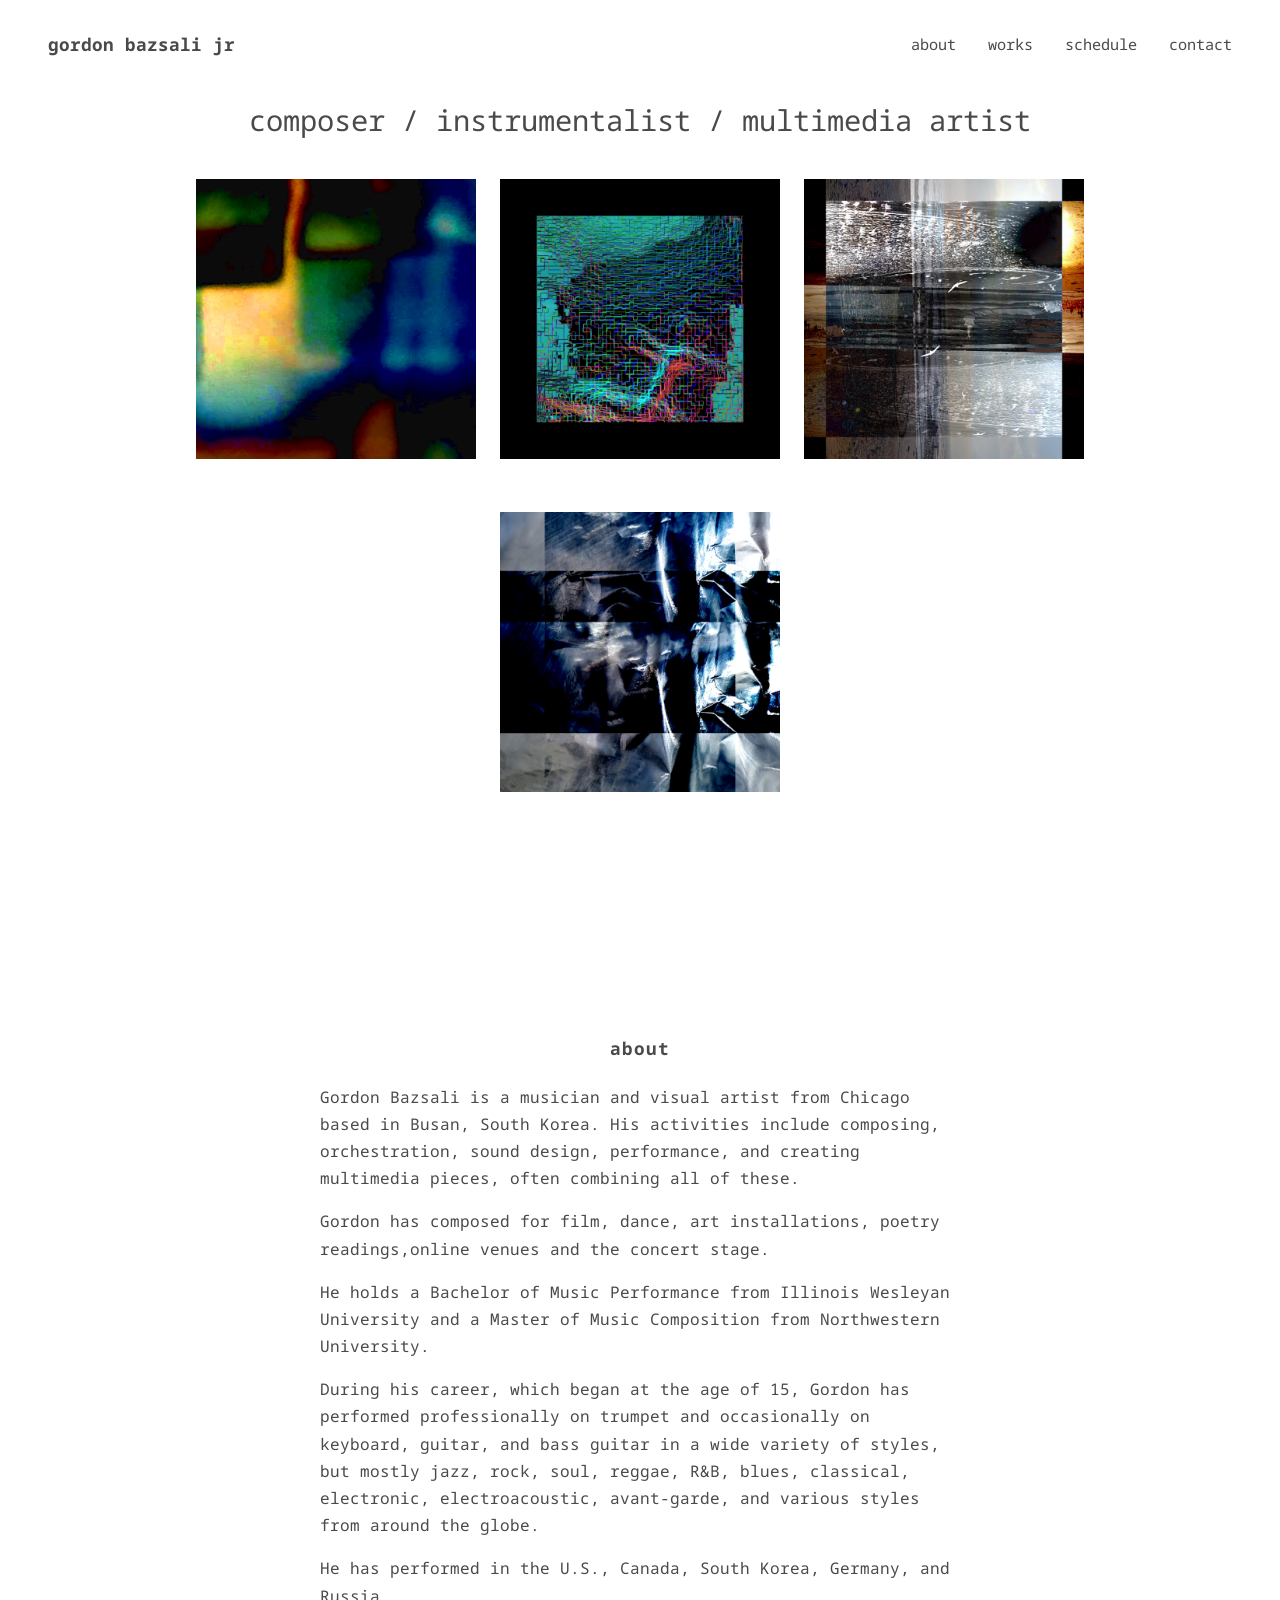
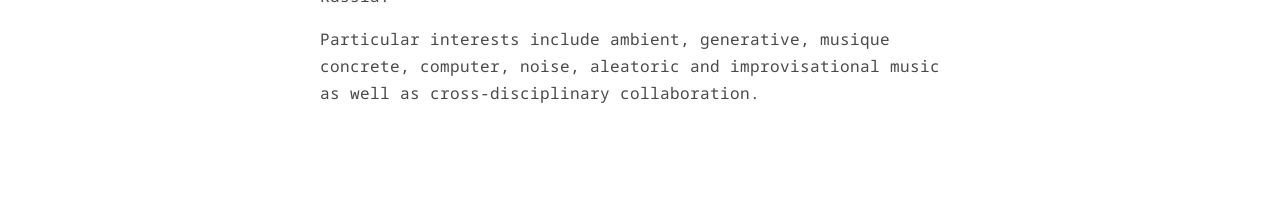
==== index.html @ afbea2bc "Fresh start" ====
<!DOCTYPE html>

<html lang="en">

<head>
    <meta charset="UTF-8">
 <title>gordon bazsali jr</title>   
  
<link rel="preconnect" href="https://fonts.googleapis.com">
<link rel="preconnect" href="https://fonts.gstatic.com" crossorigin>
<link href="https://fonts.googleapis.com/css2?family=Droid+Sans+Mono&display=swap" rel="stylesheet">
  <link rel="stylesheet" href="style.css">
</head>

<body>
    <nav class="navbar">
  <div class="logo"><a href="index.html">gordon bazsali jr</a></div>
  <ul class="nav-links">
    <li><a href="index.html#about">about</a></li>
    <li><a href="works.html">works</a></li>
    <li><a href="#schedule">schedule</a></li>
    <li><a href="#contact">contact</a></li>
  </ul>
</nav>
<p class="tagline">composer / instrumentalist / multimedia artist</p>

<div class="works-grid" id="works">
  <a href="works/work1.html" class="work-item">
    <div class="media-wrap">
      <img src="images/20260919.png" alt="Description of work 1" class="work-image">
      <video src="videos/0919_clip.mp4" loop playsinline class="work-video"></video>
    </div>
    <span class="work-title">0919 collage</span>
    <span class="tap-hint">tap again to view</span>
  </a>

  <a href="works/work2.html" class="work-item">
    <div class="media-wrap">
      <img src="images/20260915.png" alt="Description of work 2" class="work-image">
      <video src="videos/0915_clip.mp4" loop playsinline class="work-video"></video>
    </div>
    <span class="work-title">0915 dis_play</span>
    <span class="tap-hint">tap again to view</span>
  </a>

  <a href="works/work3.html" class="work-item">
    <div class="media-wrap">
      <img src="images/20260914.png" alt="Description of work 3" class="work-image">
      <video src="videos/0914_clip.mp4" loop playsinline class="work-video"></video>
    </div>
    <span class="work-title">0914 shore</span>
    <span class="tap-hint">tap again to view</span>
  </a>

  <a href="works/work4.html" class="work-item">
    <div class="media-wrap">
      <img src="images/20260913.png" alt="Description of work 4" class="work-image">
      <video src="videos/0913_clip.mp4" loop playsinline class="work-video"></video>
    </div>
    <span class="work-title">0913 alumina 2</span>
    <span class="tap-hint">tap again to view</span>
  </a>
</div>

<section id="about" class="about-section">
        <h2 class="section-heading">about</h2>
        <p class="about-text">
            Gordon Bazsali is a musician and visual artist from Chicago based in Busan, South Korea. His activities include composing, orchestration, sound design, performance, and creating multimedia pieces, often combining all of these.
</p>
        <p class="about-text"> Gordon has composed for film, dance, art installations, poetry readings,online venues and the concert stage.
</p>
        <p class="about-text">He holds a Bachelor of Music Performance from Illinois Wesleyan University and a Master of Music Composition from Northwestern University.
</p>
        <p class="about-text">During his career, which began at the age of 15, Gordon has performed professionally on trumpet and occasionally on keyboard, guitar, and bass guitar in a wide variety of styles, but mostly jazz, rock, soul, reggae, R&B, blues, classical, electronic, electroacoustic, avant-garde, and various styles from around the globe.
</p>
        <p class="about-text">He has performed in the U.S., Canada, South Korea, Germany, and Russia.
</p>
        <p class="about-text">Particular interests include ambient, generative, musique concrete, computer, noise, aleatoric and improvisational music as well as cross-disciplinary collaboration.

</p>
</section>


<script src="script.js"></script>

</body>
</html>
---- style.css ----
html {
  scroll-behavior: smooth;
}
body {
  background-color: #ffffff;
  font-family: 'Droid Sans Mono', monospace;
  color: #4a4a4a;
}
.navbar {
  display: flex;
  justify-content: space-between;
  align-items: center;
  padding: 24px 40px;
}

.logo {
  font-size: 1.1rem;
  font-weight:bold;
}

.logo a {
  text-decoration: none;
  color: inherit;
}

.nav-links {
  display: flex;
  list-style: none;
  gap: 32px;
  margin: 0;
  padding: 0;
}

.nav-links a {
  text-decoration: none;
  color: inherit;
  font-size: 0.95rem;
}

.tagline {
  font-size: 1.8rem;
  padding: 0 40px;
  margin-top: 20px;
  margin-bottom: 40px;
  text-align: center;
}

.works-grid {
  display: flex;
  justify-content: center;
  gap: 24px;
  padding: 0 40px 60px;
  flex-wrap: wrap;
}

.work-item {
  display: block;
  text-decoration: none;
  color: inherit;
  text-align: center;
}

.work-item img {
  width: 280px;
  height: 280px;
  object-fit: cover;
  display: block;
  transition: opacity 0.3s ease, transform 0.3s ease;
}

.work-item:hover img {
  opacity: 0.7;
  transform: scale(1.03);
}

.work-title {
  display: block;
  margin-top: 10px;
  font-size: 0.9rem;
  opacity: 0;
  transform: translateY(-5px);
  transition: opacity 0.3s ease, transform 0.3s ease;
}

.work-item:hover .work-title {
  opacity: 1;
  transform: translateY(0);
}

.media-wrap {
  position: relative;
  width: 280px;
  height: 280px;
}

.work-image,
.work-video {
  position: absolute;
  top: 0;
  left: 0;
  width: 100%;
  height: 100%;
  object-fit: cover;
  transition: opacity 0.3s ease, transform 0.3s ease;
}

.work-video {
  opacity: 0;
}

.work-item:hover .work-image {
  opacity: 0;
}

.work-item:hover .work-video {
  opacity: 1;
  transform: scale(1.03);
}

.work-item video {
  width: 280px;
  height: 280px;
  object-fit: cover;
  display: block;
  transition: opacity 0.3s ease, transform 0.3s ease;
}

.work-item:hover video {
  opacity: 0.7;
  transform: scale(1.03);
}

.about-section {
  max-width: 640px;
  margin: 0 auto;
  padding: 140px 40px 80px;
  text-align: center;
}

.section-heading {
  font-size: 1.1rem;
  text-transform: lowercase;
  letter-spacing: 0.05em;
  margin-bottom: 24px;
}

.about-text {
  font-size: 1rem;
  line-height: 1.7;
  color: inherit;
  text-align: left;
}

.category-bar,
.subcategory-bar {
  display: flex;
  justify-content: center;
  list-style: none;
  gap: 32px;
  margin: 0;
  padding: 20px 0;
}

.subcategory-bar {
  padding-top: 0;
  padding-bottom: 40px;
}

.category-link,
.subcategory-link {
  text-decoration: none;
  color: inherit;
  font-size: 0.95rem;
  opacity: 0.5;
  transition: opacity 0.2s ease;
}

.category-link {
  font-size: 1rem;
}

.subcategory-link {
  font-size: 0.85rem;
}

.category-link:hover,
.subcategory-link:hover {
  opacity: 0.8;
}

.category-link.active,
.subcategory-link.active {
  opacity: 1;
  border-bottom: 1px solid currentColor;
  padding-bottom: 4px;
}

.works-content {
  padding: 40px;
  min-height: 200px;
}

.work-entry {
  display: flex;
  gap: 48px;
  align-items: flex-start;
  max-width: 900px;
  margin: 0 auto;
  padding: 40px 40px 80px;
}

.work-entry-media {
  flex: 1 1 55%;
  position: relative;
  padding-top: 30.9%; /* 16:9 aspect ratio scaled to the 55% width */
  height: 0;
}

.work-entry-media iframe {
  position: absolute;
  top: 0;
  left: 0;
  width: 100%;
  height: 100%;
}

.work-entry-text {
  flex: 1 1 45%;
  padding-top: 8px;
}

.work-entry-title {
  font-size: 1.4rem;
  font-weight: normal;
  letter-spacing: 0.02em;
  margin: 0 0 8px;
}

.work-entry-year {
  opacity: 0.6;
  font-size: 1rem;
}

.work-entry-subtitle {
  font-size: 0.95rem;
  opacity: 0.7;
  margin: 0 0 24px;
}

.work-entry-detail {
  font-size: 0.9rem;
  margin: 0 0 10px;
}

.work-entry-detail a {
  color: inherit;
  text-decoration: underline;
}

@media (max-width: 700px) {
  .work-entry {
    flex-direction: column;
    gap: 24px;
    padding: 24px 24px 60px;
  }

  .work-entry-media {
    flex: 1 1 100%;
    padding-top: 56.25%; /* standard 16:9 at full width */
  }

  .work-entry-text {
    flex: 1 1 100%;
    padding-top: 0;
  }
}

.work-item.active .work-image {
  opacity: 0;
}

.work-item.active .work-video {
  opacity: 1;
  transform: scale(1.03);
}

.work-item.active .work-title {
  opacity: 1;
  transform: translateY(0);
}

.tap-hint {
  display: none;
}

@media (hover: none) {
  .work-item.active .tap-hint {
    display: block;
    font-size: 0.75rem;
    opacity: 0.6;
    margin-top: 4px;
  }
}
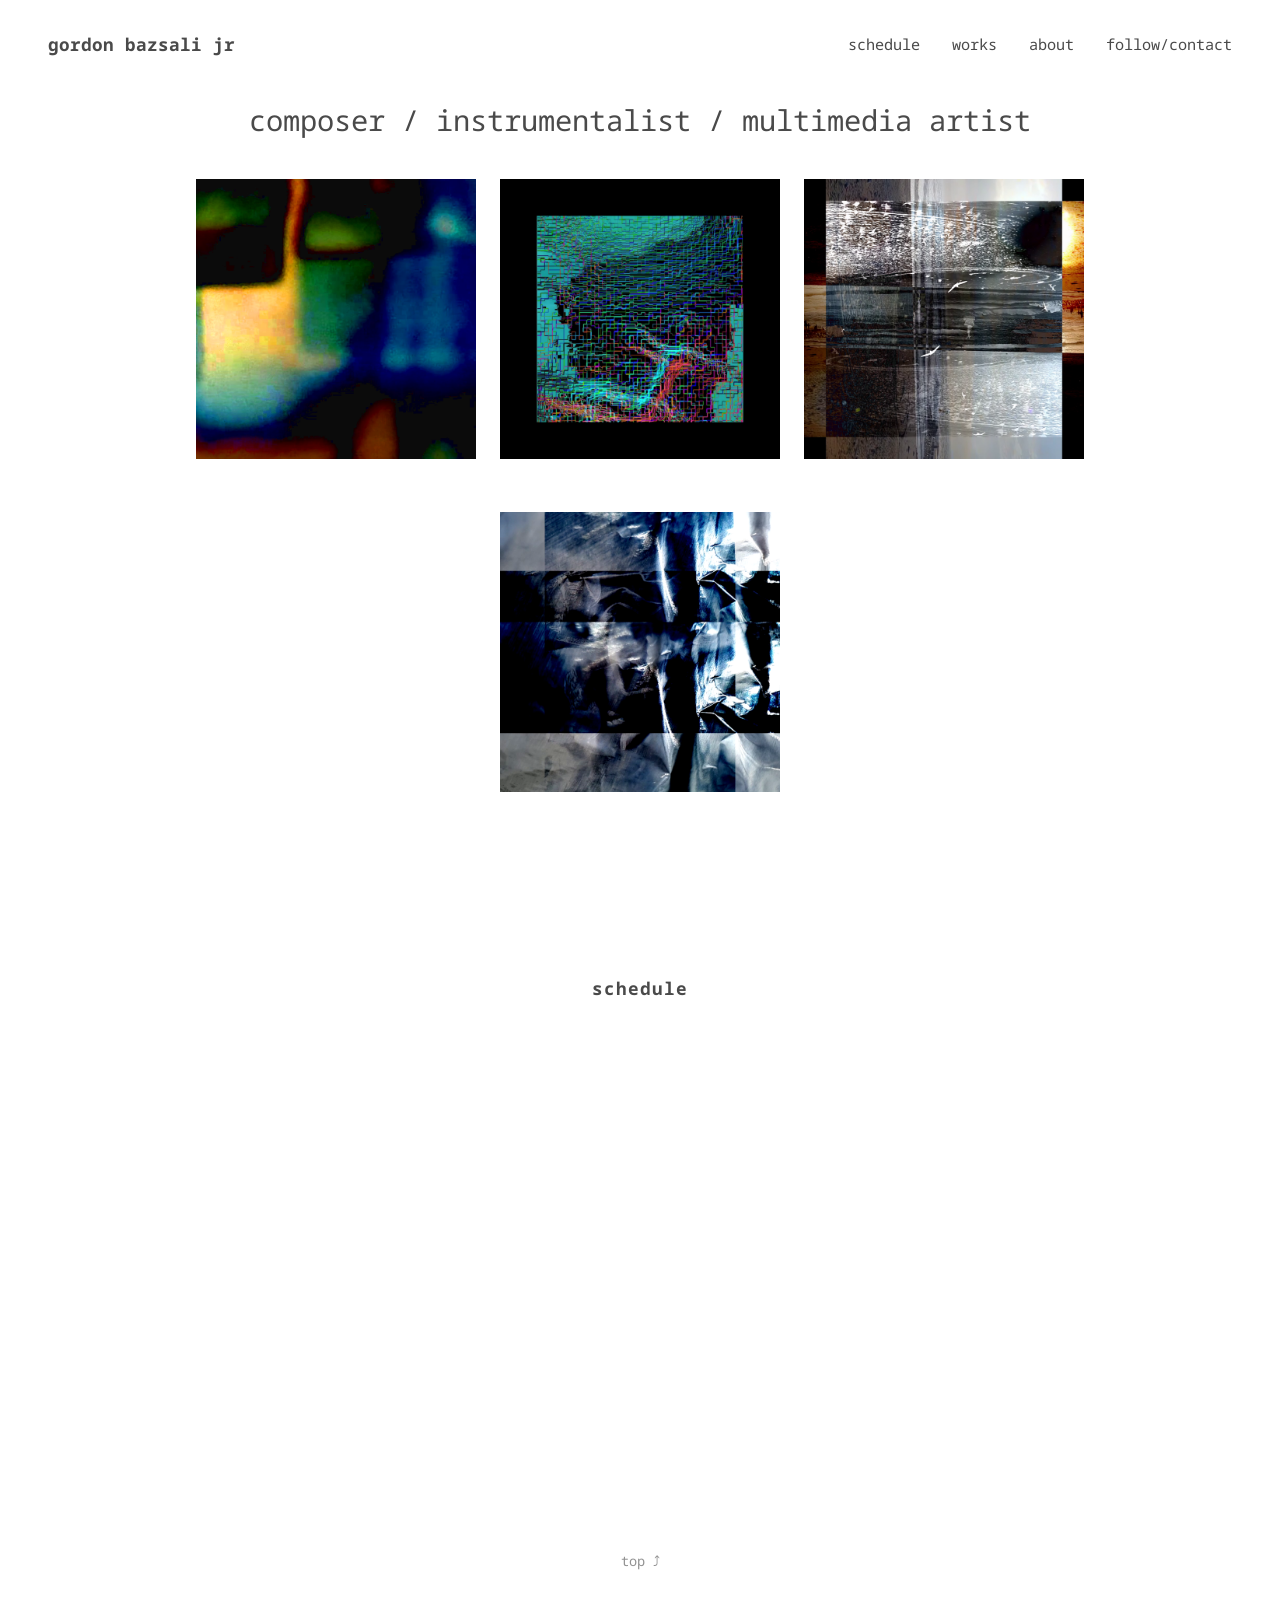
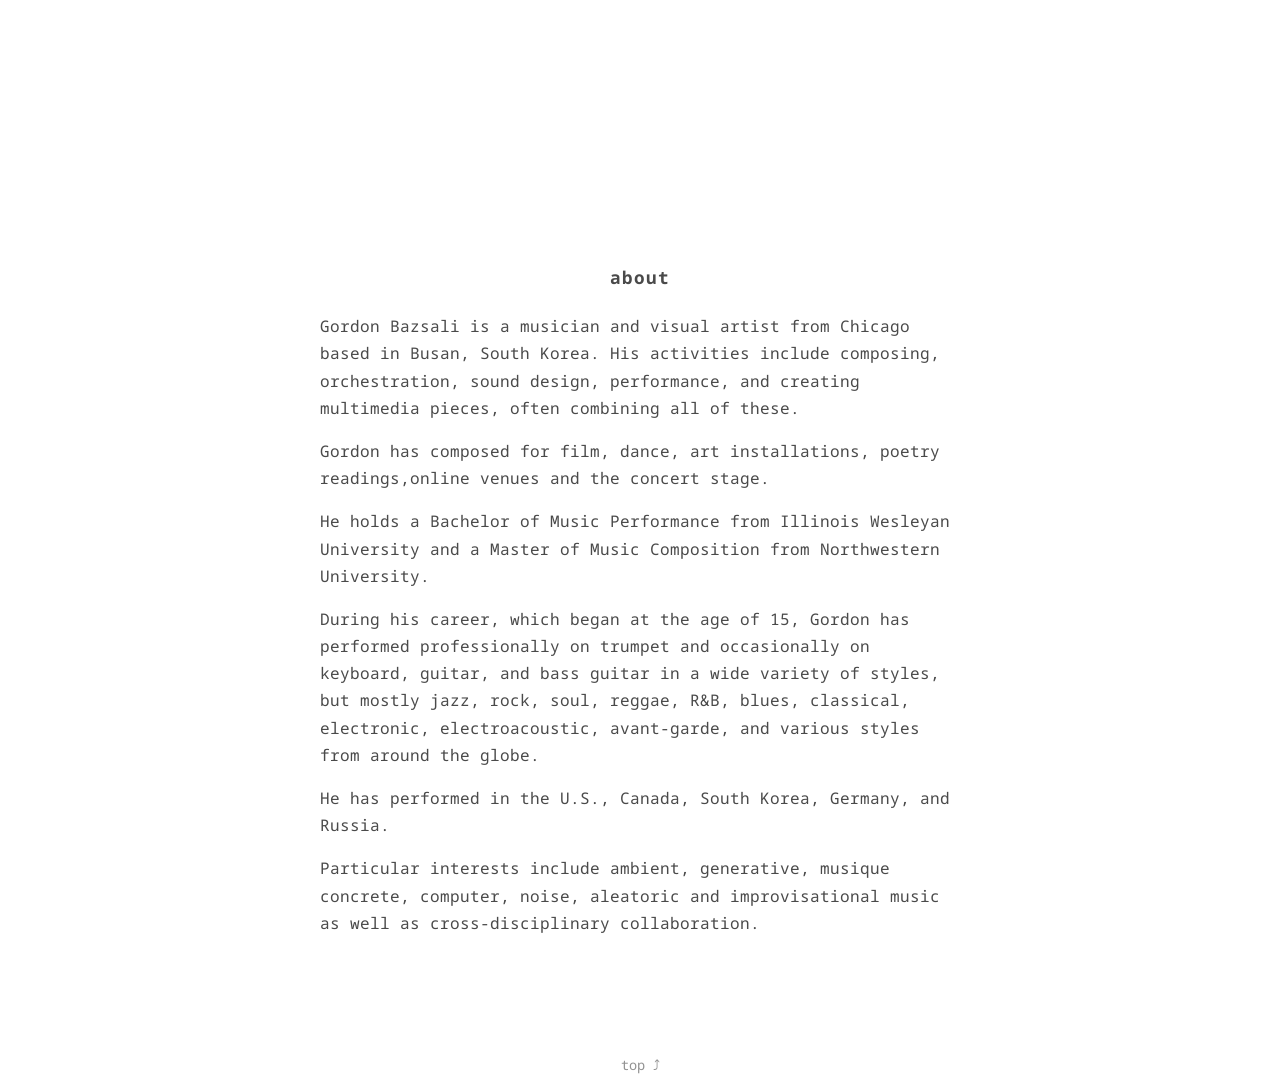
==== commit 2fdcd79d: "update" ====
--- a/index.html
+++ b/index.html
@@ -13,13 +13,15 @@
 </head>
 
 <body>
+  <div id="top"></div>
     <nav class="navbar">
   <div class="logo"><a href="index.html">gordon bazsali jr</a></div>
   <ul class="nav-links">
+    
+    <li><a href="index.html#schedule">schedule</a></li>
+    <li><a href="works.html">works</a></li>
     <li><a href="index.html#about">about</a></li>
-    <li><a href="works.html">works</a></li>
-    <li><a href="#schedule">schedule</a></li>
-    <li><a href="#contact">contact</a></li>
+    <li><a href="contact.html">follow/contact</a></li>
   </ul>
 </nav>
 <p class="tagline">composer / instrumentalist / multimedia artist</p>
@@ -62,6 +64,16 @@
   </a>
 </div>
 
+<section id="schedule" class="schedule-section">
+  <h2 class="section-heading">schedule</h2>
+  <div class="calendar-wrap">
+    <iframe src="https://calendar.google.com/calendar/embed?height=600&wkst=1&ctz=Asia%2FSeoul&showPrint=0&title=Performance%2FExhibition%20Schedule&showCalendars=0&src=MzhudDlqM2o5Z2planFvcGNjamlsMmp0bzhAZ3JvdXAuY2FsZW5kYXIuZ29vZ2xlLmNvbQ&color=%23d50000" style="border-width:0" width="800" height="600" frameborder="0" scrolling="no"></iframe>
+  </div>
+  <div class="back-to-top">
+  <a href="#top">top ⤴</a>
+</div>
+</section>
+
 <section id="about" class="about-section">
         <h2 class="section-heading">about</h2>
         <p class="about-text">
@@ -80,6 +92,9 @@
 </p>
 </section>
 
+<div class="back-to-top">
+  <a href="#top">top ⤴</a>
+</div>
 
 <script src="script.js"></script>
 
--- a/style.css
+++ b/style.css
@@ -302,4 +302,109 @@
   }
 }
 
-
+.schedule-section {
+  max-width: 800px;
+  margin: 0 auto;
+  padding: 80px 40px 140px;
+  text-align: center;
+}
+
+.calendar-wrap {
+  margin-top: 24px;
+}
+
+.calendar-wrap iframe {
+  width: 100%;
+  height: 500px;
+  border: none;
+}
+
+.contact-section {
+  max-width: 640px;
+  margin: 0 auto;
+  padding: 60px 40px 100px;
+  text-align: center;
+}
+
+.contact-text {
+  font-size: 1rem;
+  line-height: 1.7;
+  margin-bottom: 40px;
+}
+
+.contact-text a {
+  color: inherit;
+  text-decoration: underline;
+}
+
+.form-wrap {
+  display: flex;
+  justify-content: center;
+}
+
+.form-wrap iframe {
+  width: 100%;
+  max-width: 640px;
+  border: none;
+}
+
+.social-section {
+  max-width: 640px;
+  margin: 0 auto;
+  padding: 140px 40px 0;
+  text-align: center;
+}
+
+.social-links {
+  display: flex;
+  justify-content: center;
+  gap: 0;
+  margin: 24px 0 0;
+}
+
+.social-column {
+  list-style: none;
+  margin: 0;
+  padding: 0 32px;
+  display: flex;
+  flex-direction: column;
+  gap: 12px;
+  text-align: left;
+}
+
+.social-column:first-child {
+  border-right: 1px solid rgba(0, 0, 0, 0.2);
+}
+
+.sub-link {
+  margin-left: 20px;
+}
+
+.social-links a {
+  text-decoration: none;
+  color: inherit;
+  font-size: 0.95rem;
+  opacity: 0.7;
+  transition: opacity 0.2s ease;
+}
+
+.social-links a:hover {
+  opacity: 1;
+}
+
+.back-to-top {
+  text-align: center;
+  padding: 20px 0 0;
+}
+
+.back-to-top a {
+  text-decoration: none;
+  color: inherit;
+  font-size: 0.85rem;
+  opacity: 0.6;
+  transition: opacity 0.2s ease;
+}
+
+.back-to-top a:hover {
+  opacity: 1;
+}
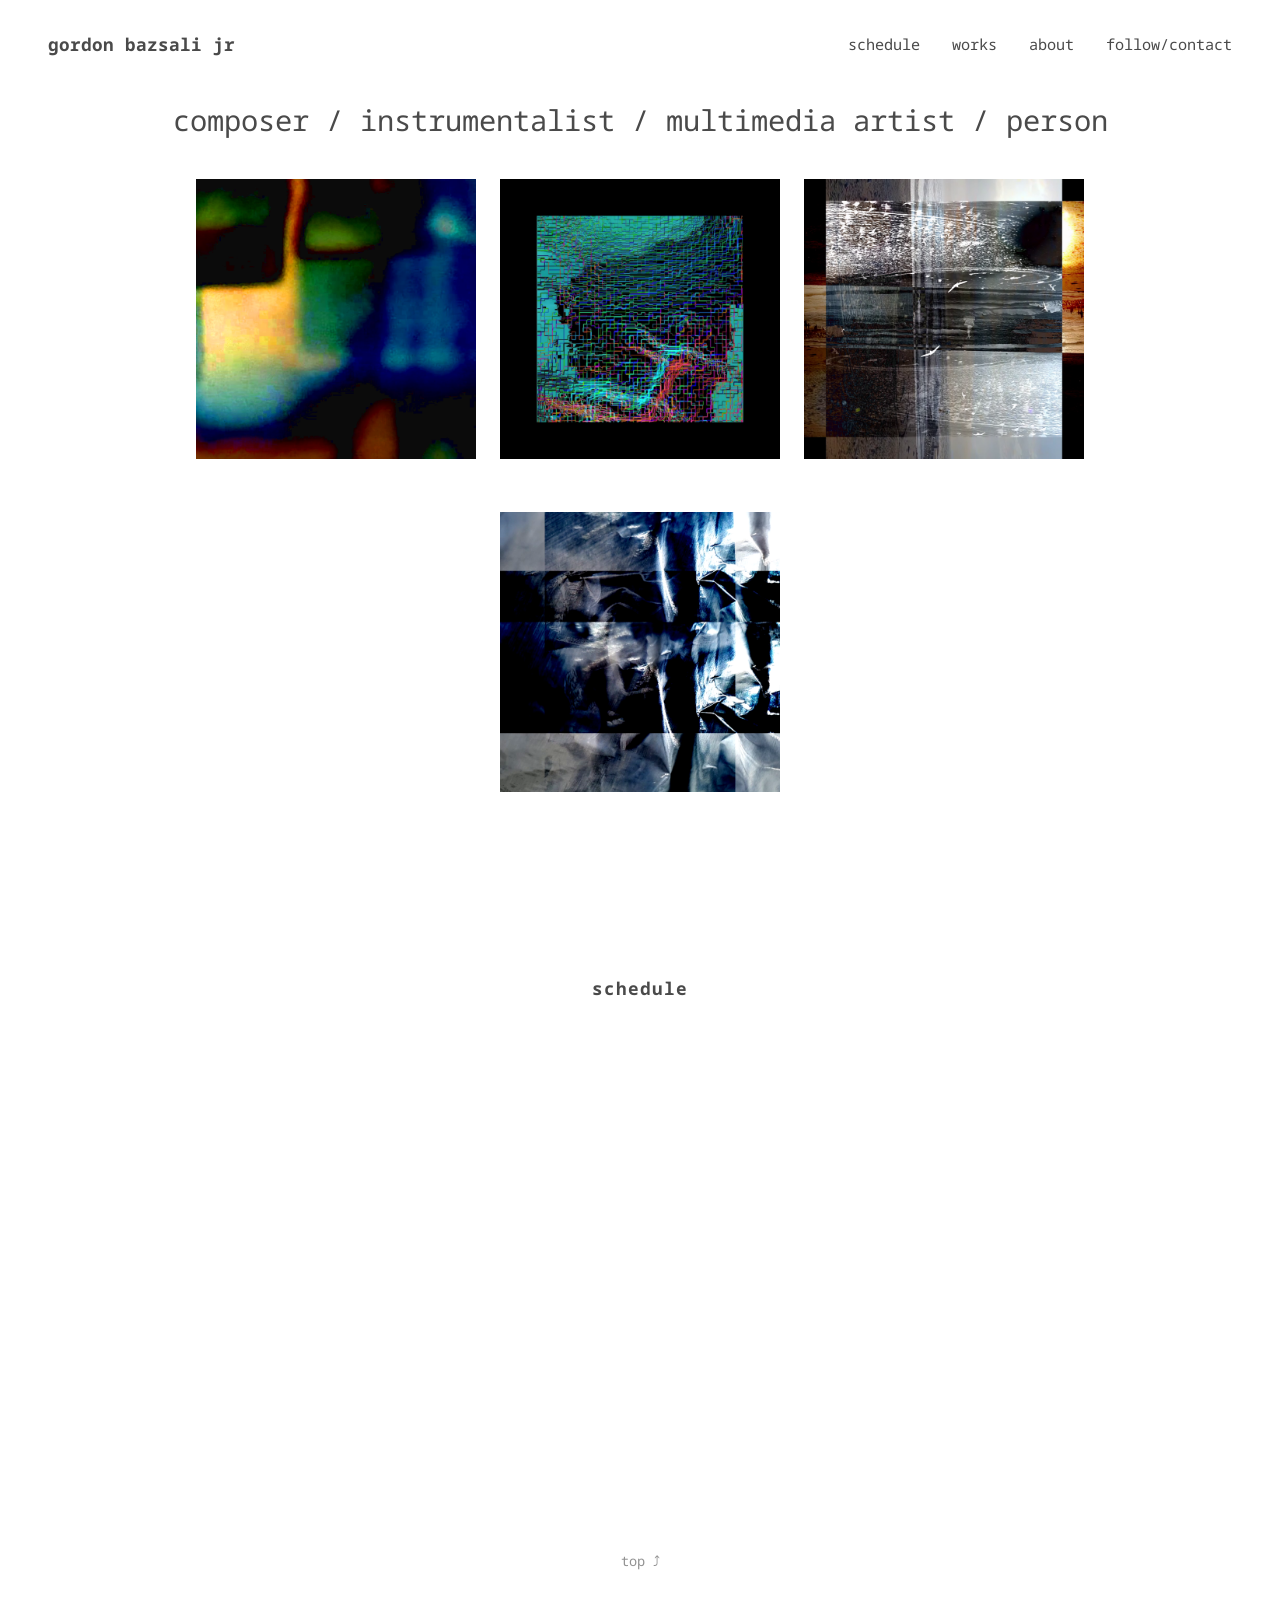
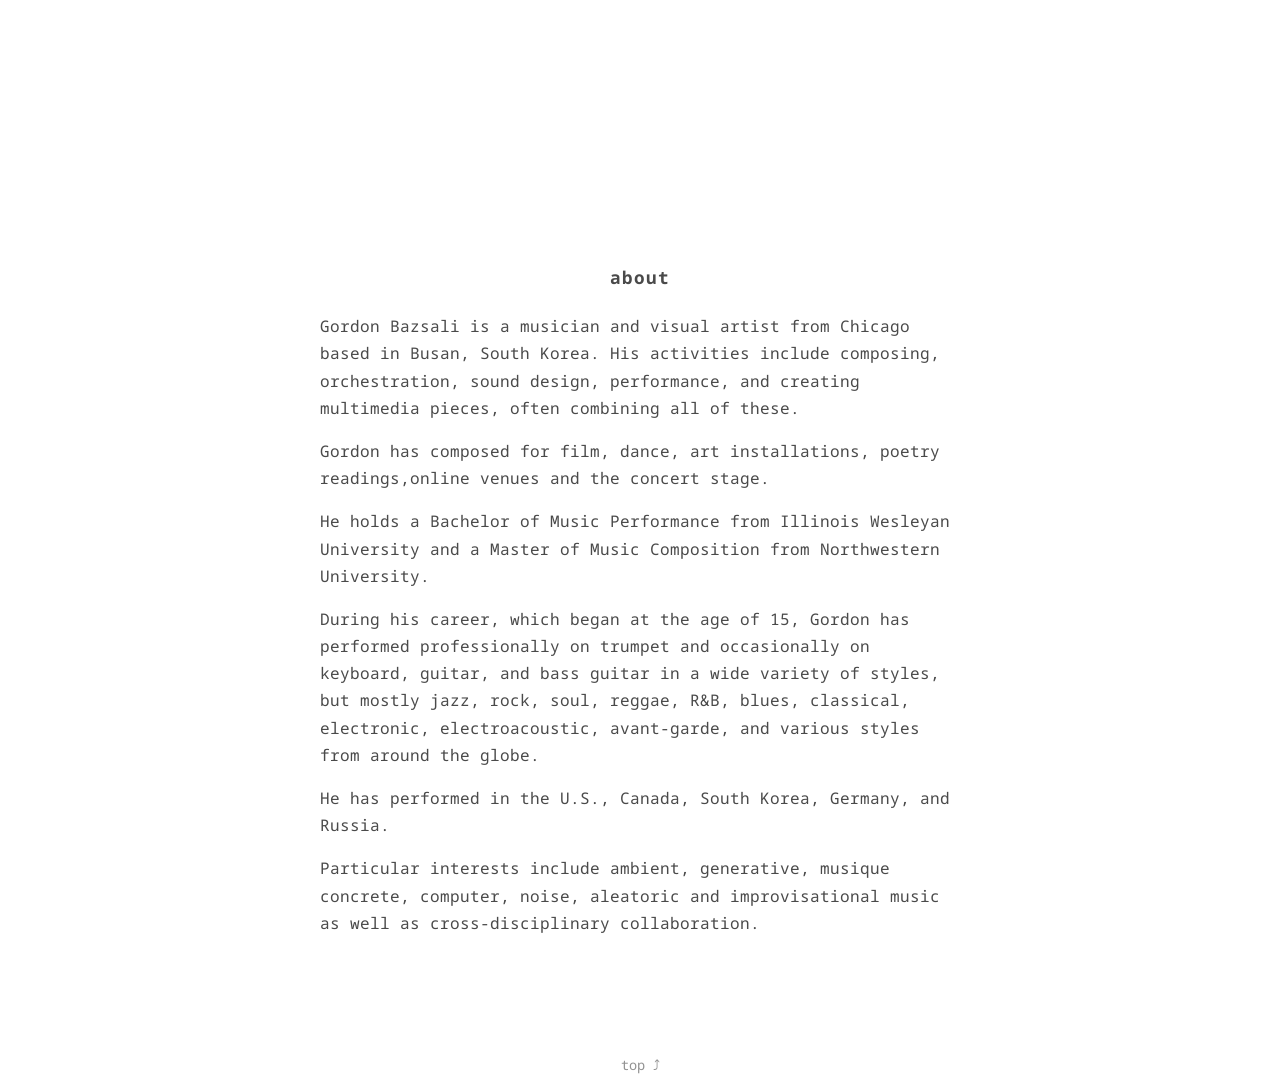
==== commit 27622387: "update" ====
--- a/index.html
+++ b/index.html
@@ -9,7 +9,7 @@
 <link rel="preconnect" href="https://fonts.googleapis.com">
 <link rel="preconnect" href="https://fonts.gstatic.com" crossorigin>
 <link href="https://fonts.googleapis.com/css2?family=Droid+Sans+Mono&display=swap" rel="stylesheet">
-  <link rel="stylesheet" href="style.css">
+  <link rel="stylesheet" href="style.css?v=2">
 </head>
 
 <body>
@@ -24,7 +24,7 @@
     <li><a href="contact.html">follow/contact</a></li>
   </ul>
 </nav>
-<p class="tagline">composer / instrumentalist / multimedia artist</p>
+<p class="tagline">composer / instrumentalist / multimedia artist / person</p>
 
 <div class="works-grid" id="works">
   <a href="works/work1.html" class="work-item">
--- a/style.css
+++ b/style.css
@@ -202,7 +202,7 @@
 
 .work-entry {
   display: flex;
-  gap: 48px;
+  gap: 24px;
   align-items: flex-start;
   max-width: 900px;
   margin: 0 auto;
@@ -210,10 +210,9 @@
 }
 
 .work-entry-media {
-  flex: 1 1 55%;
+  flex: 1 1 20%;
   position: relative;
-  padding-top: 30.9%; /* 16:9 aspect ratio scaled to the 55% width */
-  height: 0;
+  aspect-ratio: 16 / 9;
 }
 
 .work-entry-media iframe {
@@ -266,7 +265,7 @@
 
   .work-entry-media {
     flex: 1 1 100%;
-    padding-top: 56.25%; /* standard 16:9 at full width */
+    aspect-ratio: 16 / 9;
   }
 
   .work-entry-text {
@@ -407,4 +406,56 @@
 
 .back-to-top a:hover {
   opacity: 1;
+}
+.video-thumb-link {
+  position: absolute;
+  top: 0;
+  left: 0;
+  width: 100%;
+  height: 100%;
+  
+}
+
+.video-thumb {
+  width: 100%;
+  height: 100%;
+  object-fit: cover;
+  object-position: 20% 50%;
+  transition: opacity 0.3s ease;
+
+}
+
+.video-thumb-link:hover .video-thumb {
+  opacity: 0.8;
+}
+
+.play-icon {
+  position: absolute;
+  top: 50%;
+  left: 50%;
+  transform: translate(-50%, -50%);
+  font-size: 2.5rem;
+  color: white;
+  opacity: 0.9;
+  text-shadow: 0 0 12px rgba(0, 0, 0, 0.5);
+  pointer-events: none;
+  transition: transform 0.2s ease;
+}
+
+.video-thumb-link:hover .play-icon {
+  transform: translate(-50%, -50%) scale(1.1);
+}
+
+.work-entry-fanquote {
+  font-style: italic;
+  font-size: 0.8rem;
+  opacity: 0.7;
+  margin-top: 12px;
+}
+
+.work-entry-fanquote-source {
+  opacity: 0.7;
+  font-style: italic;
+  text-align: right;
+  font-size: 0.8rem;
 }
